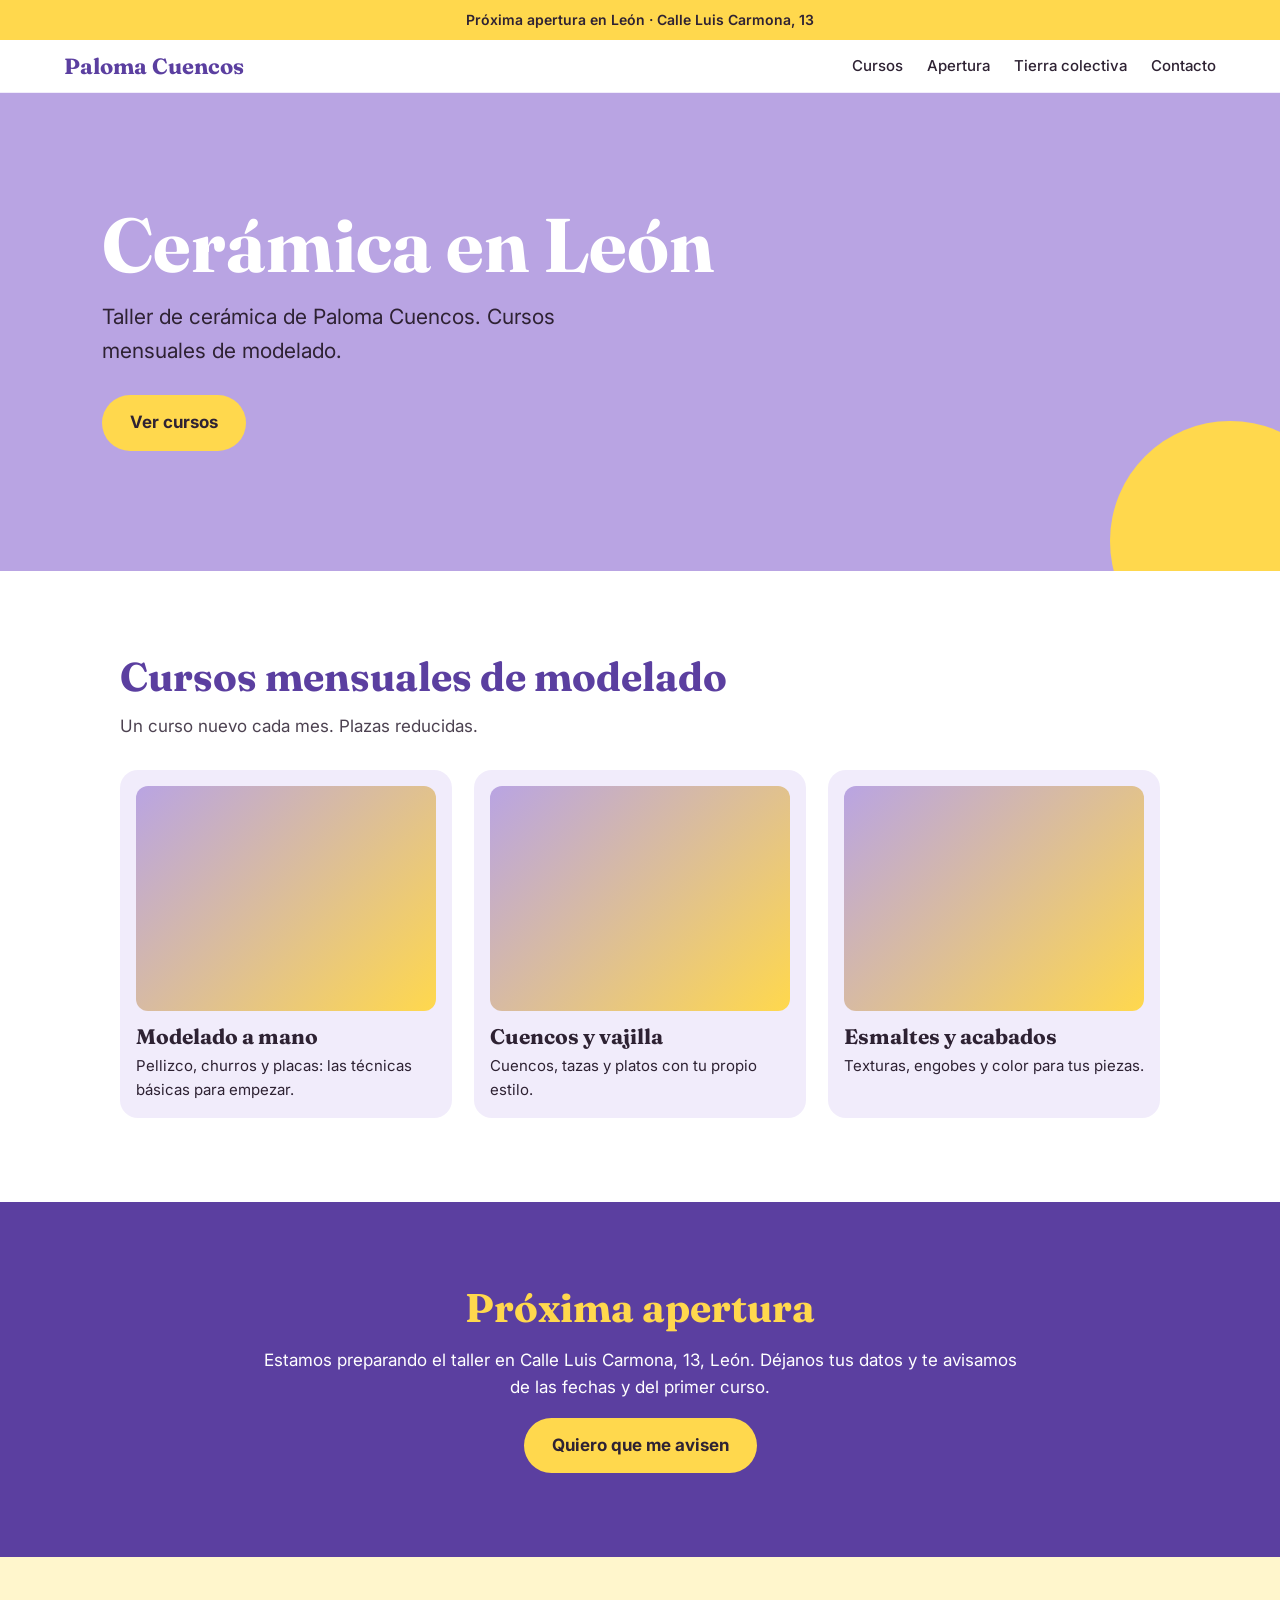
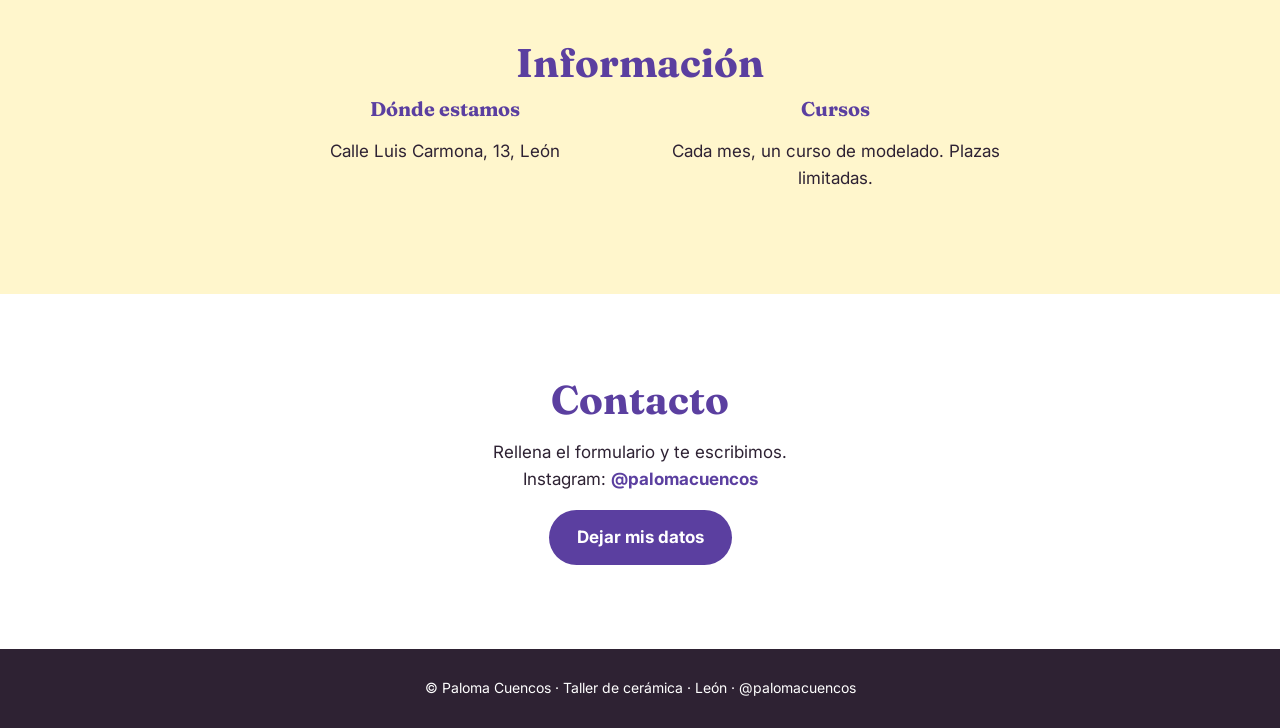
==== index.html @ aa28133d "Rename index(2).html to index.html" ====
<!DOCTYPE html>
<html lang="es"><head><meta charset="utf-8"><meta name="viewport" content="width=device-width,initial-scale=1,viewport-fit=cover">
<title>Paloma Cuencos | Taller de cerámica en León</title><meta name="description" content="Taller de cerámica en León con cursos mensuales de modelado. Próxima apertura en Calle Luis Carmona, 13."><meta name="theme-color" content="#b9a4e3">
<meta property="og:title" content="Paloma Cuencos | Taller de cerámica en León"><meta property="og:description" content="Taller de cerámica en León con cursos mensuales de modelado. Próxima apertura en Calle Luis Carmona, 13."><meta property="og:type" content="website">
<link rel="preconnect" href="https://fonts.googleapis.com"><link rel="preconnect" href="https://fonts.gstatic.com" crossorigin>
<link href="https://fonts.googleapis.com/css2?family=Fraunces:opsz,wght@9..144,600;9..144,700&family=Inter:wght@400;500;600;700&display=swap" rel="stylesheet">
<link rel="stylesheet" href="style.css"></head><body>
<div class="top">Próxima apertura en León · Calle Luis Carmona, 13</div>
<header><a class="logo" href="index.html">Paloma Cuencos</a>
<nav><a href="#cursos">Cursos</a><a href="#apertura">Apertura</a><a href="tierra-colectiva.html">Tierra colectiva</a><a href="#contacto">Contacto</a></nav>
<a class="mini" href="https://forms.google.com/TU-ENLACE-AQUI" target="_blank" rel="noopener">Avisadme</a></header>
<main>
<div class="hero"><h1>Cerámica en León</h1><p>Taller de cerámica de Paloma Cuencos. Cursos mensuales de modelado.</p><a class="btn" href="#cursos">Ver cursos</a></div>
<section id="cursos"><div class="wide"><h2>Cursos mensuales de modelado</h2><p class="sub">Un curso nuevo cada mes. Plazas reducidas.</p>
<div class="grid">
<article class="card"><div class="ph"></div><h3>Modelado a mano</h3><p>Pellizco, churros y placas: las técnicas básicas para empezar.</p></article>
<article class="card"><div class="ph"></div><h3>Cuencos y vajilla</h3><p>Cuencos, tazas y platos con tu propio estilo.</p></article>
<article class="card"><div class="ph"></div><h3>Esmaltes y acabados</h3><p>Texturas, engobes y color para tus piezas.</p></article>
</div></div></section>
<section class="dark" id="apertura"><div class="wrap" style="text-align:center"><h2>Próxima apertura</h2><p>Estamos preparando el taller en Calle Luis Carmona, 13, León. Déjanos tus datos y te avisamos de las fechas y del primer curso.</p><a class="btn" href="https://forms.google.com/TU-ENLACE-AQUI" target="_blank" rel="noopener">Quiero que me avisen</a></div></section>
<section class="alt" id="info"><div class="wrap"><h2 style="text-align:center">Información</h2>
<div class="info"><div><h3>Dónde estamos</h3><p>Calle Luis Carmona, 13, León</p></div><div><h3>Cursos</h3><p>Cada mes, un curso de modelado. Plazas limitadas.</p></div></div></div></section>
<section id="contacto"><div class="wrap" style="text-align:center"><h2>Contacto</h2><p>Rellena el formulario y te escribimos.<br>Instagram: <a href="https://www.instagram.com/palomacuencos" style="color:var(--lila-d);font-weight:700">@palomacuencos</a></p><a class="btn" style="background:var(--lila-d);color:#fff" href="https://forms.google.com/TU-ENLACE-AQUI" target="_blank" rel="noopener">Dejar mis datos</a></div></section>
</main>
<footer>© Paloma Cuencos · Taller de cerámica · León · <a href="https://www.instagram.com/palomacuencos">@palomacuencos</a></footer>
</body></html>
---- style.css ----
/* Paloma Cuencos - estilos compartidos, mobile first */
:root{--lila:#b9a4e3;--lila-d:#5b3fa0;--lila-l:#f1ecfb;--am:#ffd84d;--am-l:#fff6cc;--ink:#2e2233;--r:18px}
*{box-sizing:border-box}
html{scroll-behavior:smooth;-webkit-text-size-adjust:100%}
body{margin:0;font-family:'Inter',system-ui,sans-serif;color:var(--ink);background:#fff;line-height:1.6;font-size:17px;padding-bottom:env(safe-area-inset-bottom)}
h1,h2,h3,.logo{font-family:'Fraunces',Georgia,serif;line-height:1.1}
a{color:inherit;text-decoration:none}
img{max-width:100%;display:block}
:focus-visible{outline:3px solid var(--lila-d);outline-offset:3px}
.top{background:var(--am);text-align:center;padding:9px 16px;font-size:14px;font-weight:600}
header{display:flex;justify-content:space-between;align-items:center;gap:12px;padding:12px 5vw;background:#fff;position:sticky;top:0;z-index:10;border-bottom:1px solid var(--lila-l)}
.logo{font-size:22px;font-weight:700;color:var(--lila-d)}
nav{display:none}
nav a{margin-left:24px;font-size:15px;font-weight:500}
nav a:hover{color:var(--lila-d)}
.mini{background:var(--lila-d);color:#fff;padding:10px 18px;border-radius:30px;font-size:14px;font-weight:600;min-height:44px;display:inline-flex;align-items:center}
.hero{background:var(--lila);padding:64px 5vw 80px;position:relative;overflow:hidden}
.hero:before{content:"";position:absolute;width:240px;height:240px;border-radius:50%;background:var(--am);right:-70px;bottom:-90px}
.hero>*{position:relative}
.hero h1{font-size:clamp(40px,11vw,76px);margin:0 0 14px;color:#fff;text-wrap:balance}
.hero p{font-size:clamp(17px,4.5vw,21px);max-width:560px;margin:0 0 28px}
.tag{display:inline-block;background:var(--am);padding:6px 14px;border-radius:30px;font-size:13px;font-weight:700;margin-bottom:18px}
.btn{display:inline-flex;align-items:center;justify-content:center;min-height:52px;background:var(--am);color:var(--ink);padding:14px 28px;border-radius:40px;font-weight:700;transition:transform .2s,background .2s}
.btn:active{transform:scale(.97)}
section{padding:56px 5vw}
.wrap{max-width:760px;margin:0 auto}
.wide{max-width:1040px;margin:0 auto}
h2{font-size:clamp(28px,7vw,40px);color:var(--lila-d);margin:0 0 14px;text-wrap:balance}
.sub{margin:0 0 30px;opacity:.85}
.alt{background:var(--am-l)}
.dark{background:var(--lila-d);color:#fff}.dark h2{color:var(--am)}
.grid{display:grid;gap:16px;grid-template-columns:1fr}
.card{background:var(--lila-l);border-radius:var(--r);padding:16px}
.card h3{margin:14px 0 6px;font-size:21px}.card p{margin:0;font-size:15px}
.ph{aspect-ratio:4/3;border-radius:12px;background:linear-gradient(135deg,var(--lila),var(--am))}
.steps{display:grid;gap:14px;counter-reset:s;grid-template-columns:1fr}
.step{background:#fff;border-radius:var(--r);padding:20px;counter-increment:s;display:grid;grid-template-columns:44px 1fr;gap:4px 14px}
.step:before{content:counter(s);grid-row:span 2;width:44px;height:44px;border-radius:50%;background:var(--am);display:flex;align-items:center;justify-content:center;font-weight:700}
.step h3{margin:0;font-size:20px}.step p{margin:0;font-size:15px}
.facts{display:grid;grid-template-columns:1fr 1fr;gap:12px}
.facts div{background:#fff;border-radius:var(--r);padding:16px;text-align:center;font-weight:600}
.facts b{display:block;color:var(--lila-d);font-size:12px;text-transform:uppercase;letter-spacing:.08em;margin-bottom:4px}
.mural{display:grid;grid-template-columns:repeat(4,1fr);gap:5px;margin-top:26px}
.mural div{aspect-ratio:1;border-radius:6px}
.mural .big{grid-column:span 2;grid-row:span 2}
.info{display:grid;gap:22px;text-align:center}
.info h3{color:var(--lila-d);margin:0 0 4px}
footer{background:var(--ink);color:#fff;text-align:center;padding:28px 5vw 90px;font-size:14px}
.sticky{position:fixed;left:12px;right:12px;bottom:calc(12px + env(safe-area-inset-bottom));z-index:20;box-shadow:0 8px 24px #0004;background:var(--am)}
@media (hover:hover){.btn:hover{background:#fff}.card{transition:transform .2s,box-shadow .2s}.card:hover{transform:translateY(-4px);box-shadow:0 10px 24px #5b3fa033}}
@media (min-width:700px){
 body{padding-bottom:0}
 nav{display:block}.mini{display:none}
 section{padding:84px 5vw}
 .grid{grid-template-columns:repeat(3,1fr);gap:22px}
 .steps{grid-template-columns:repeat(2,1fr)}
 .facts{grid-template-columns:repeat(4,1fr)}
 .info{grid-template-columns:1fr 1fr}
 .sticky{display:none}footer{padding-bottom:28px}
 .hero{padding:110px 8vw 120px}
}
@media (prefers-reduced-motion:reduce){*{transition:none!important;scroll-behavior:auto!important}}
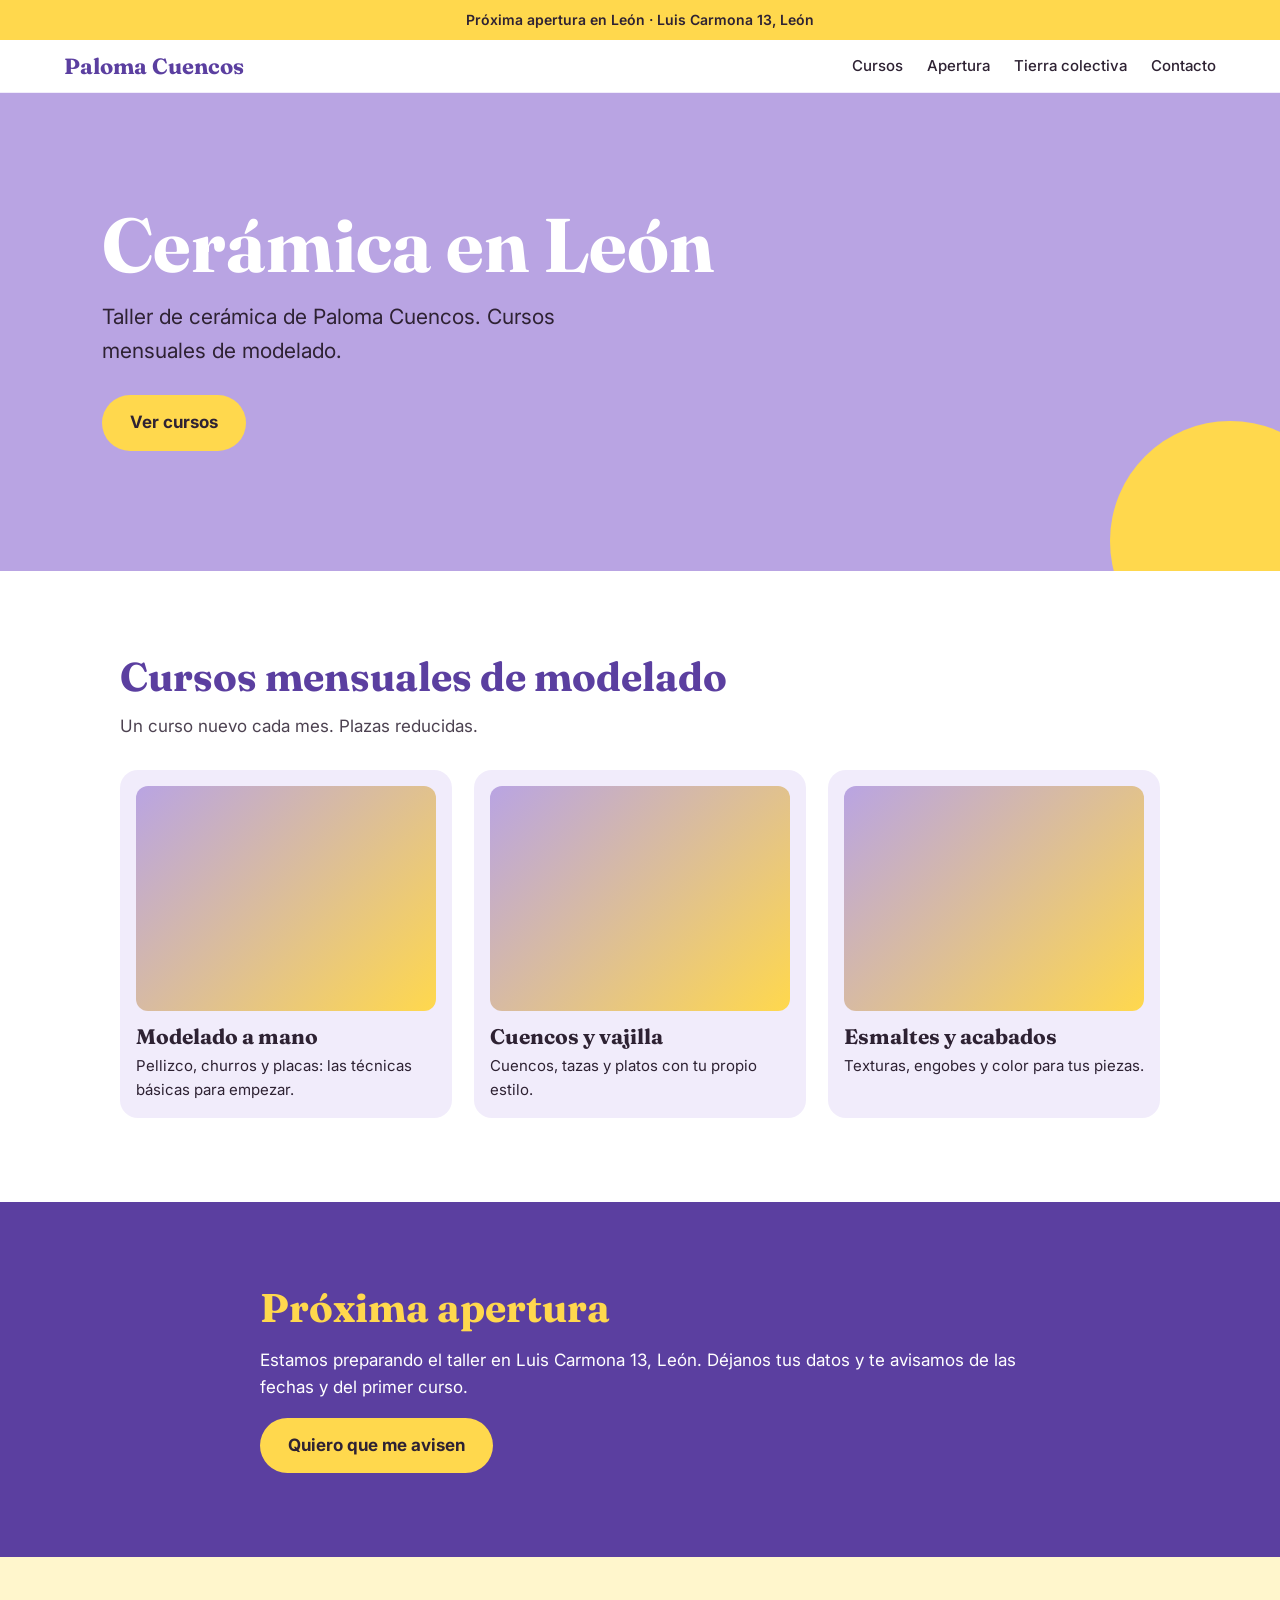
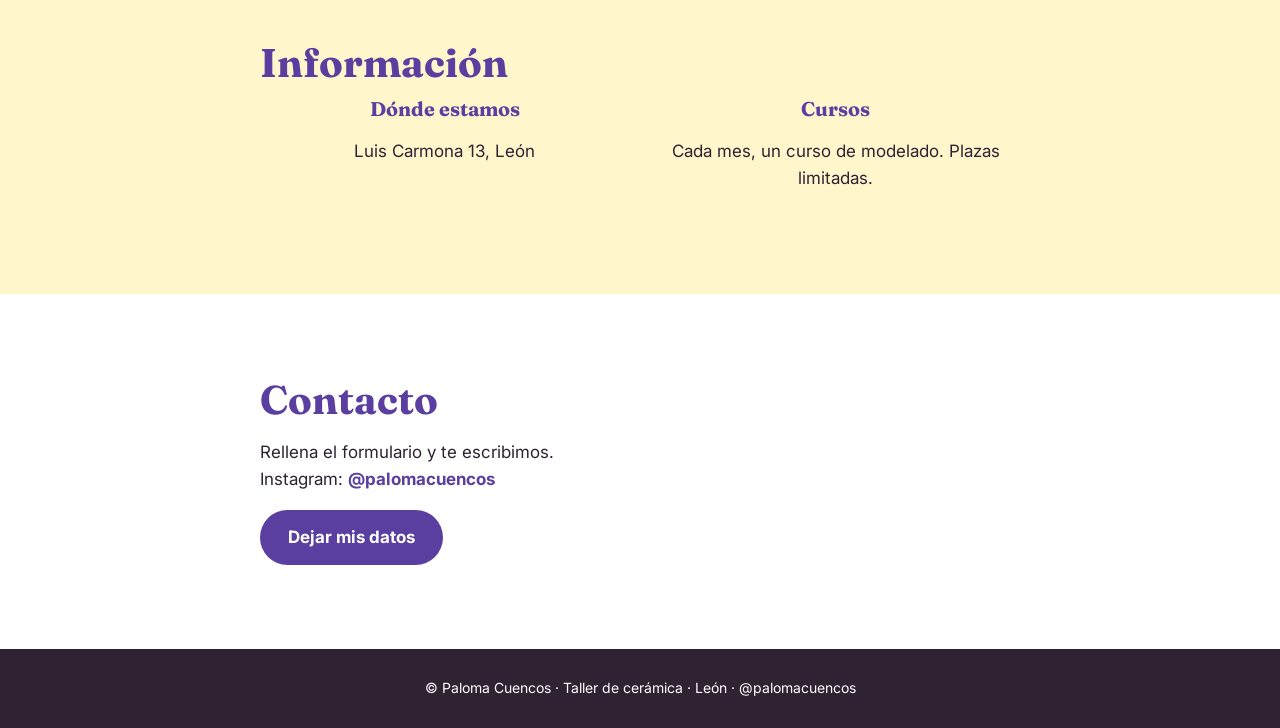
==== commit 7ec2de94: "Update index.html" ====
--- a/index.html
+++ b/index.html
@@ -1,11 +1,11 @@
 <!DOCTYPE html>
 <html lang="es"><head><meta charset="utf-8"><meta name="viewport" content="width=device-width,initial-scale=1,viewport-fit=cover">
-<title>Paloma Cuencos | Taller de cerámica en León</title><meta name="description" content="Taller de cerámica en León con cursos mensuales de modelado. Próxima apertura en Calle Luis Carmona, 13."><meta name="theme-color" content="#b9a4e3">
-<meta property="og:title" content="Paloma Cuencos | Taller de cerámica en León"><meta property="og:description" content="Taller de cerámica en León con cursos mensuales de modelado. Próxima apertura en Calle Luis Carmona, 13."><meta property="og:type" content="website">
+<title>Paloma Cuencos | Taller de cerámica en León</title><meta name="description" content="Taller de cerámica en León con cursos mensuales de modelado. Próxima apertura en Luis Carmona 13, León."><meta name="theme-color" content="#b9a4e3">
+<meta property="og:title" content="Paloma Cuencos | Taller de cerámica en León"><meta property="og:description" content="Taller de cerámica en León con cursos mensuales de modelado. Próxima apertura en Luis Carmona 13, León."><meta property="og:type" content="website">
 <link rel="preconnect" href="https://fonts.googleapis.com"><link rel="preconnect" href="https://fonts.gstatic.com" crossorigin>
 <link href="https://fonts.googleapis.com/css2?family=Fraunces:opsz,wght@9..144,600;9..144,700&family=Inter:wght@400;500;600;700&display=swap" rel="stylesheet">
 <link rel="stylesheet" href="style.css"></head><body>
-<div class="top">Próxima apertura en León · Calle Luis Carmona, 13</div>
+<div class="top">Próxima apertura en León · Luis Carmona 13, León</div>
 <header><a class="logo" href="index.html">Paloma Cuencos</a>
 <nav><a href="#cursos">Cursos</a><a href="#apertura">Apertura</a><a href="tierra-colectiva.html">Tierra colectiva</a><a href="#contacto">Contacto</a></nav>
 <a class="mini" href="https://forms.google.com/TU-ENLACE-AQUI" target="_blank" rel="noopener">Avisadme</a></header>
@@ -17,10 +17,10 @@
 <article class="card"><div class="ph"></div><h3>Cuencos y vajilla</h3><p>Cuencos, tazas y platos con tu propio estilo.</p></article>
 <article class="card"><div class="ph"></div><h3>Esmaltes y acabados</h3><p>Texturas, engobes y color para tus piezas.</p></article>
 </div></div></section>
-<section class="dark" id="apertura"><div class="wrap" style="text-align:center"><h2>Próxima apertura</h2><p>Estamos preparando el taller en Calle Luis Carmona, 13, León. Déjanos tus datos y te avisamos de las fechas y del primer curso.</p><a class="btn" href="https://forms.google.com/TU-ENLACE-AQUI" target="_blank" rel="noopener">Quiero que me avisen</a></div></section>
-<section class="alt" id="info"><div class="wrap"><h2 style="text-align:center">Información</h2>
-<div class="info"><div><h3>Dónde estamos</h3><p>Calle Luis Carmona, 13, León</p></div><div><h3>Cursos</h3><p>Cada mes, un curso de modelado. Plazas limitadas.</p></div></div></div></section>
-<section id="contacto"><div class="wrap" style="text-align:center"><h2>Contacto</h2><p>Rellena el formulario y te escribimos.<br>Instagram: <a href="https://www.instagram.com/palomacuencos" style="color:var(--lila-d);font-weight:700">@palomacuencos</a></p><a class="btn" style="background:var(--lila-d);color:#fff" href="https://forms.google.com/TU-ENLACE-AQUI" target="_blank" rel="noopener">Dejar mis datos</a></div></section>
+<section class="dark" id="apertura"><div class="wrap"><h2>Próxima apertura</h2><p>Estamos preparando el taller en Luis Carmona 13, León. Déjanos tus datos y te avisamos de las fechas y del primer curso.</p><a class="btn" href="https://forms.google.com/TU-ENLACE-AQUI" target="_blank" rel="noopener">Quiero que me avisen</a></div></section>
+<section class="alt" id="info"><div class="wrap"><h2>Información</h2>
+<div class="info"><div><h3>Dónde estamos</h3><p>Luis Carmona 13, León</p></div><div><h3>Cursos</h3><p>Cada mes, un curso de modelado. Plazas limitadas.</p></div></div></div></section>
+<section id="contacto"><div class="wrap"><h2>Contacto</h2><p>Rellena el formulario y te escribimos.<br>Instagram: <a href="https://www.instagram.com/palomacuencos" style="color:var(--lila-d);font-weight:700">@palomacuencos</a></p><a class="btn" style="background:var(--lila-d);color:#fff" href="https://forms.google.com/TU-ENLACE-AQUI" target="_blank" rel="noopener">Dejar mis datos</a></div></section>
 </main>
 <footer>© Paloma Cuencos · Taller de cerámica · León · <a href="https://www.instagram.com/palomacuencos">@palomacuencos</a></footer>
 </body></html>
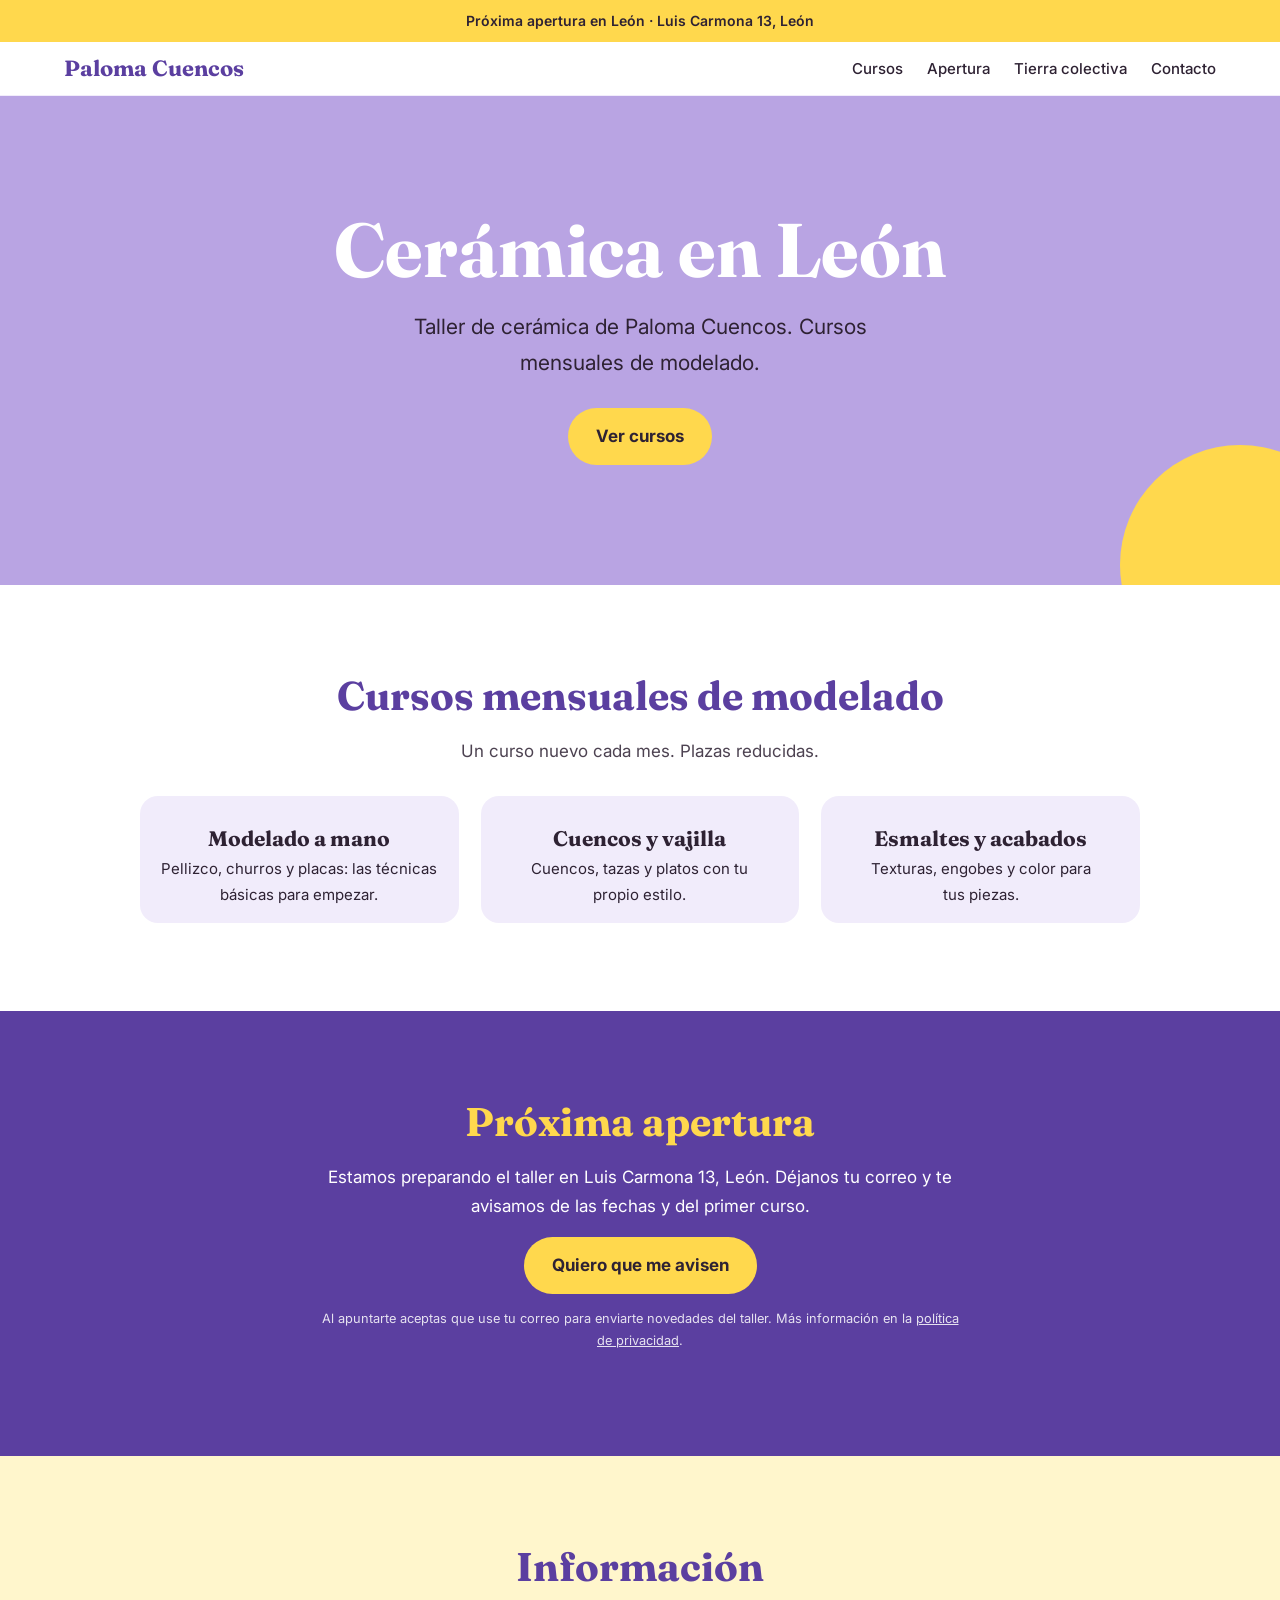
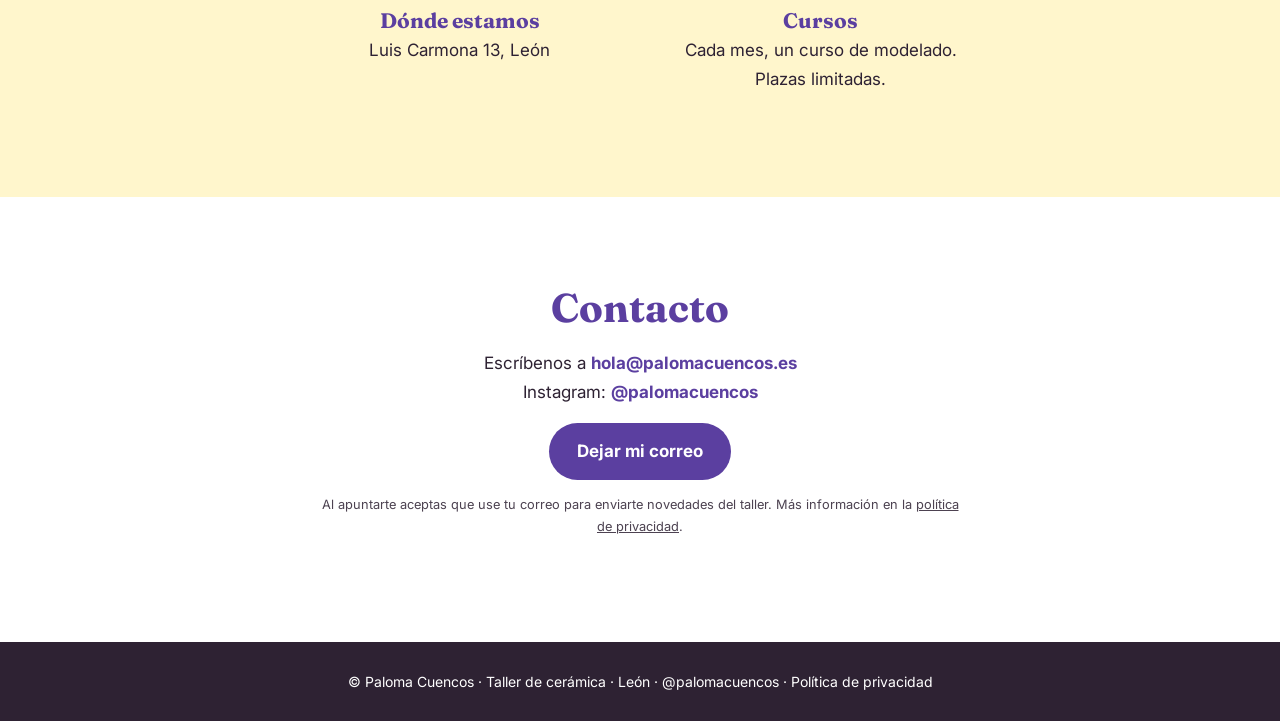
==== commit 6fab6f49: "Update links and footer content in index.html Updated links and added privacy policy reference in fo" ====
--- a/index.html
+++ b/index.html
@@ -8,19 +8,19 @@
 <div class="top">Próxima apertura en León · Luis Carmona 13, León</div>
 <header><a class="logo" href="index.html">Paloma Cuencos</a>
 <nav><a href="#cursos">Cursos</a><a href="#apertura">Apertura</a><a href="tierra-colectiva.html">Tierra colectiva</a><a href="#contacto">Contacto</a></nav>
-<a class="mini" href="https://forms.google.com/TU-ENLACE-AQUI" target="_blank" rel="noopener">Avisadme</a></header>
+<a class="mini" href="https://docs.google.com/forms/d/e/1FAIpQLSeFJO5fGRubrJ4p-Fk9svRsO-Xic_k11_MU3xuVN4CraEkRDw/viewform" target="_blank" rel="noopener">Avisadme</a></header>
 <main>
 <div class="hero"><h1>Cerámica en León</h1><p>Taller de cerámica de Paloma Cuencos. Cursos mensuales de modelado.</p><a class="btn" href="#cursos">Ver cursos</a></div>
 <section id="cursos"><div class="wide"><h2>Cursos mensuales de modelado</h2><p class="sub">Un curso nuevo cada mes. Plazas reducidas.</p>
 <div class="grid">
-<article class="card"><div class="ph"></div><h3>Modelado a mano</h3><p>Pellizco, churros y placas: las técnicas básicas para empezar.</p></article>
-<article class="card"><div class="ph"></div><h3>Cuencos y vajilla</h3><p>Cuencos, tazas y platos con tu propio estilo.</p></article>
-<article class="card"><div class="ph"></div><h3>Esmaltes y acabados</h3><p>Texturas, engobes y color para tus piezas.</p></article>
+<article class="card"><h3>Modelado a mano</h3><p>Pellizco, churros y placas: las técnicas básicas para empezar.</p></article>
+<article class="card"><h3>Cuencos y vajilla</h3><p>Cuencos, tazas y platos con tu propio estilo.</p></article>
+<article class="card"><h3>Esmaltes y acabados</h3><p>Texturas, engobes y color para tus piezas.</p></article>
 </div></div></section>
-<section class="dark" id="apertura"><div class="wrap"><h2>Próxima apertura</h2><p>Estamos preparando el taller en Luis Carmona 13, León. Déjanos tus datos y te avisamos de las fechas y del primer curso.</p><a class="btn" href="https://forms.google.com/TU-ENLACE-AQUI" target="_blank" rel="noopener">Quiero que me avisen</a></div></section>
+<section class="dark" id="apertura"><div class="wrap"><h2>Próxima apertura</h2><p>Estamos preparando el taller en Luis Carmona 13, León. Déjanos tu correo y te avisamos de las fechas y del primer curso.</p><a class="btn" href="https://docs.google.com/forms/d/e/1FAIpQLSeFJO5fGRubrJ4p-Fk9svRsO-Xic_k11_MU3xuVN4CraEkRDw/viewform" target="_blank" rel="noopener">Quiero que me avisen</a><p style="font-size:.8rem;margin-top:14px;opacity:.85">Al apuntarte aceptas que use tu correo para enviarte novedades del taller. Más información en la <a href="politica-privacidad.html" style="color:inherit;text-decoration:underline">política de privacidad</a>.</p></div></section>
 <section class="alt" id="info"><div class="wrap"><h2>Información</h2>
 <div class="info"><div><h3>Dónde estamos</h3><p>Luis Carmona 13, León</p></div><div><h3>Cursos</h3><p>Cada mes, un curso de modelado. Plazas limitadas.</p></div></div></div></section>
-<section id="contacto"><div class="wrap"><h2>Contacto</h2><p>Rellena el formulario y te escribimos.<br>Instagram: <a href="https://www.instagram.com/palomacuencos" style="color:var(--lila-d);font-weight:700">@palomacuencos</a></p><a class="btn" style="background:var(--lila-d);color:#fff" href="https://forms.google.com/TU-ENLACE-AQUI" target="_blank" rel="noopener">Dejar mis datos</a></div></section>
+<section id="contacto"><div class="wrap"><h2>Contacto</h2><p>Escríbenos a <a href="mailto:hola@palomacuencos.es" style="color:var(--lila-d);font-weight:700">hola@palomacuencos.es</a><br>Instagram: <a href="https://www.instagram.com/palomacuencos" style="color:var(--lila-d);font-weight:700">@palomacuencos</a></p><a class="btn" style="background:var(--lila-d);color:#fff" href="https://docs.google.com/forms/d/e/1FAIpQLSeFJO5fGRubrJ4p-Fk9svRsO-Xic_k11_MU3xuVN4CraEkRDw/viewform" target="_blank" rel="noopener">Dejar mi correo</a><p style="font-size:.8rem;margin-top:14px;opacity:.85">Al apuntarte aceptas que use tu correo para enviarte novedades del taller. Más información en la <a href="politica-privacidad.html" style="color:inherit;text-decoration:underline">política de privacidad</a>.</p></div></section>
 </main>
-<footer>© Paloma Cuencos · Taller de cerámica · León · <a href="https://www.instagram.com/palomacuencos">@palomacuencos</a></footer>
+<footer>© Paloma Cuencos · Taller de cerámica · León · <a href="https://www.instagram.com/palomacuencos">@palomacuencos</a> · <a href="politica-privacidad.html">Política de privacidad</a></footer>
 </body></html>
--- a/style.css
+++ b/style.css
@@ -1,62 +1,67 @@
-/* Paloma Cuencos - estilos compartidos, mobile first */
-:root{--lila:#b9a4e3;--lila-d:#5b3fa0;--lila-l:#f1ecfb;--am:#ffd84d;--am-l:#fff6cc;--ink:#2e2233;--r:18px}
+/* Paloma Cuencos - estilos compartidos, mobile first, todo centrado */
+:root{--lila:#b9a4e3;--lila-d:#5b3fa0;--lila-l:#f1ecfb;--am:#ffd84d;--am-l:#fff6cc;--ink:#2e2233;--r:18px;--pad:clamp(20px,6vw,64px)}
 *{box-sizing:border-box}
 html{scroll-behavior:smooth;-webkit-text-size-adjust:100%}
-body{margin:0;font-family:'Inter',system-ui,sans-serif;color:var(--ink);background:#fff;line-height:1.6;font-size:17px;padding-bottom:env(safe-area-inset-bottom)}
-h1,h2,h3,.logo{font-family:'Fraunces',Georgia,serif;line-height:1.1}
+body{margin:0;font-family:'Inter',system-ui,sans-serif;color:var(--ink);background:#fff;line-height:1.7;font-size:17px;text-align:center}
+h1,h2,h3,.logo{font-family:'Fraunces',Georgia,serif;line-height:1.15}
 a{color:inherit;text-decoration:none}
 img{max-width:100%;display:block}
 :focus-visible{outline:3px solid var(--lila-d);outline-offset:3px}
-.top{background:var(--am);text-align:center;padding:9px 16px;font-size:14px;font-weight:600}
-header{display:flex;justify-content:space-between;align-items:center;gap:12px;padding:12px 5vw;background:#fff;position:sticky;top:0;z-index:10;border-bottom:1px solid var(--lila-l)}
+.top{background:var(--am);padding:9px var(--pad);font-size:14px;font-weight:600}
+header{display:flex;justify-content:space-between;align-items:center;gap:12px;padding:12px var(--pad);background:#fff;position:sticky;top:0;z-index:10;border-bottom:1px solid var(--lila-l)}
 .logo{font-size:22px;font-weight:700;color:var(--lila-d)}
 nav{display:none}
 nav a{margin-left:24px;font-size:15px;font-weight:500}
 nav a:hover{color:var(--lila-d)}
 .mini{background:var(--lila-d);color:#fff;padding:10px 18px;border-radius:30px;font-size:14px;font-weight:600;min-height:44px;display:inline-flex;align-items:center}
-.hero{background:var(--lila);padding:64px 5vw 80px;position:relative;overflow:hidden}
-.hero:before{content:"";position:absolute;width:240px;height:240px;border-radius:50%;background:var(--am);right:-70px;bottom:-90px}
+.hero{background:var(--lila);padding:72px var(--pad) 88px;position:relative;overflow:hidden}
+.hero:before{content:"";position:absolute;width:240px;height:240px;border-radius:50%;background:var(--am);right:-80px;bottom:-100px}
 .hero>*{position:relative}
-.hero h1{font-size:clamp(40px,11vw,76px);margin:0 0 14px;color:#fff;text-wrap:balance}
-.hero p{font-size:clamp(17px,4.5vw,21px);max-width:560px;margin:0 0 28px}
+.hero h1{font-size:clamp(40px,11vw,76px);margin:0 0 16px;color:#fff;text-wrap:balance}
+.hero p{font-size:clamp(17px,4.5vw,21px);max-width:560px;margin:0 auto 28px}
 .tag{display:inline-block;background:var(--am);padding:6px 14px;border-radius:30px;font-size:13px;font-weight:700;margin-bottom:18px}
 .btn{display:inline-flex;align-items:center;justify-content:center;min-height:52px;background:var(--am);color:var(--ink);padding:14px 28px;border-radius:40px;font-weight:700;transition:transform .2s,background .2s}
 .btn:active{transform:scale(.97)}
-section{padding:56px 5vw}
-.wrap{max-width:760px;margin:0 auto}
-.wide{max-width:1040px;margin:0 auto}
-h2{font-size:clamp(28px,7vw,40px);color:var(--lila-d);margin:0 0 14px;text-wrap:balance}
+section{padding:64px var(--pad)}
+.wrap{max-width:700px;margin:0 auto}
+.wide{max-width:1000px;margin:0 auto}
+h2{font-size:clamp(28px,7vw,40px);color:var(--lila-d);margin:0 0 18px;text-wrap:balance}
+h3{font-size:21px;margin:26px 0 6px;color:var(--lila-d)}
+p{margin:0 0 16px;text-wrap:pretty}
 .sub{margin:0 0 30px;opacity:.85}
 .alt{background:var(--am-l)}
 .dark{background:var(--lila-d);color:#fff}.dark h2{color:var(--am)}
 .grid{display:grid;gap:16px;grid-template-columns:1fr}
 .card{background:var(--lila-l);border-radius:var(--r);padding:16px}
-.card h3{margin:14px 0 6px;font-size:21px}.card p{margin:0;font-size:15px}
+.card h3{margin:14px 0 6px;color:var(--ink)}.card p{margin:0;font-size:15px}
 .ph{aspect-ratio:4/3;border-radius:12px;background:linear-gradient(135deg,var(--lila),var(--am))}
-.steps{display:grid;gap:14px;counter-reset:s;grid-template-columns:1fr}
-.step{background:#fff;border-radius:var(--r);padding:20px;counter-increment:s;display:grid;grid-template-columns:44px 1fr;gap:4px 14px}
-.step:before{content:counter(s);grid-row:span 2;width:44px;height:44px;border-radius:50%;background:var(--am);display:flex;align-items:center;justify-content:center;font-weight:700}
-.step h3{margin:0;font-size:20px}.step p{margin:0;font-size:15px}
 .facts{display:grid;grid-template-columns:1fr 1fr;gap:12px}
-.facts div{background:#fff;border-radius:var(--r);padding:16px;text-align:center;font-weight:600}
+.facts div{background:#fff;border-radius:var(--r);padding:16px;font-weight:600}
 .facts b{display:block;color:var(--lila-d);font-size:12px;text-transform:uppercase;letter-spacing:.08em;margin-bottom:4px}
-.mural{display:grid;grid-template-columns:repeat(4,1fr);gap:5px;margin-top:26px}
-.mural div{aspect-ratio:1;border-radius:6px}
-.mural .big{grid-column:span 2;grid-row:span 2}
-.info{display:grid;gap:22px;text-align:center}
-.info h3{color:var(--lila-d);margin:0 0 4px}
-footer{background:var(--ink);color:#fff;text-align:center;padding:28px 5vw 90px;font-size:14px}
-.sticky{position:fixed;left:12px;right:12px;bottom:calc(12px + env(safe-area-inset-bottom));z-index:20;box-shadow:0 8px 24px #0004;background:var(--am)}
+.info{display:grid;gap:22px}
+.info h3{margin:0 0 4px}
+figure{margin:0}
+figure img{width:100%;height:auto;border-radius:var(--r);background:var(--lila-l)}
+.single{max-width:700px;margin:32px auto 0}
+.posters{display:grid;gap:14px;grid-template-columns:1fr 1fr;max-width:700px;margin:32px auto 0}
+.photos{display:grid;gap:14px;grid-template-columns:1fr 1fr;max-width:700px;margin:32px auto 0}
+.photos figure:first-child{grid-column:1/-1}
+.photos img{aspect-ratio:3/4;object-fit:cover}
+.photos figure:first-child img{aspect-ratio:4/3}
+.callout{background:var(--am);border-radius:var(--r);padding:22px;margin-top:28px;font-weight:600}
+.callout span{display:block;font-weight:400;margin-top:4px}
+footer{background:var(--ink);color:#fff;padding:28px var(--pad) 96px;font-size:14px}
+.sticky{position:fixed;left:12px;right:12px;bottom:calc(12px + env(safe-area-inset-bottom));z-index:20;box-shadow:0 8px 24px #0004}
 @media (hover:hover){.btn:hover{background:#fff}.card{transition:transform .2s,box-shadow .2s}.card:hover{transform:translateY(-4px);box-shadow:0 10px 24px #5b3fa033}}
 @media (min-width:700px){
- body{padding-bottom:0}
  nav{display:block}.mini{display:none}
- section{padding:84px 5vw}
+ section{padding:88px var(--pad)}
  .grid{grid-template-columns:repeat(3,1fr);gap:22px}
- .steps{grid-template-columns:repeat(2,1fr)}
  .facts{grid-template-columns:repeat(4,1fr)}
  .info{grid-template-columns:1fr 1fr}
+ .photos{grid-template-columns:repeat(3,1fr)}
+ .photos figure:first-child{grid-column:span 3}
  .sticky{display:none}footer{padding-bottom:28px}
- .hero{padding:110px 8vw 120px}
+ .hero{padding:110px var(--pad) 120px}
 }
 @media (prefers-reduced-motion:reduce){*{transition:none!important;scroll-behavior:auto!important}}
